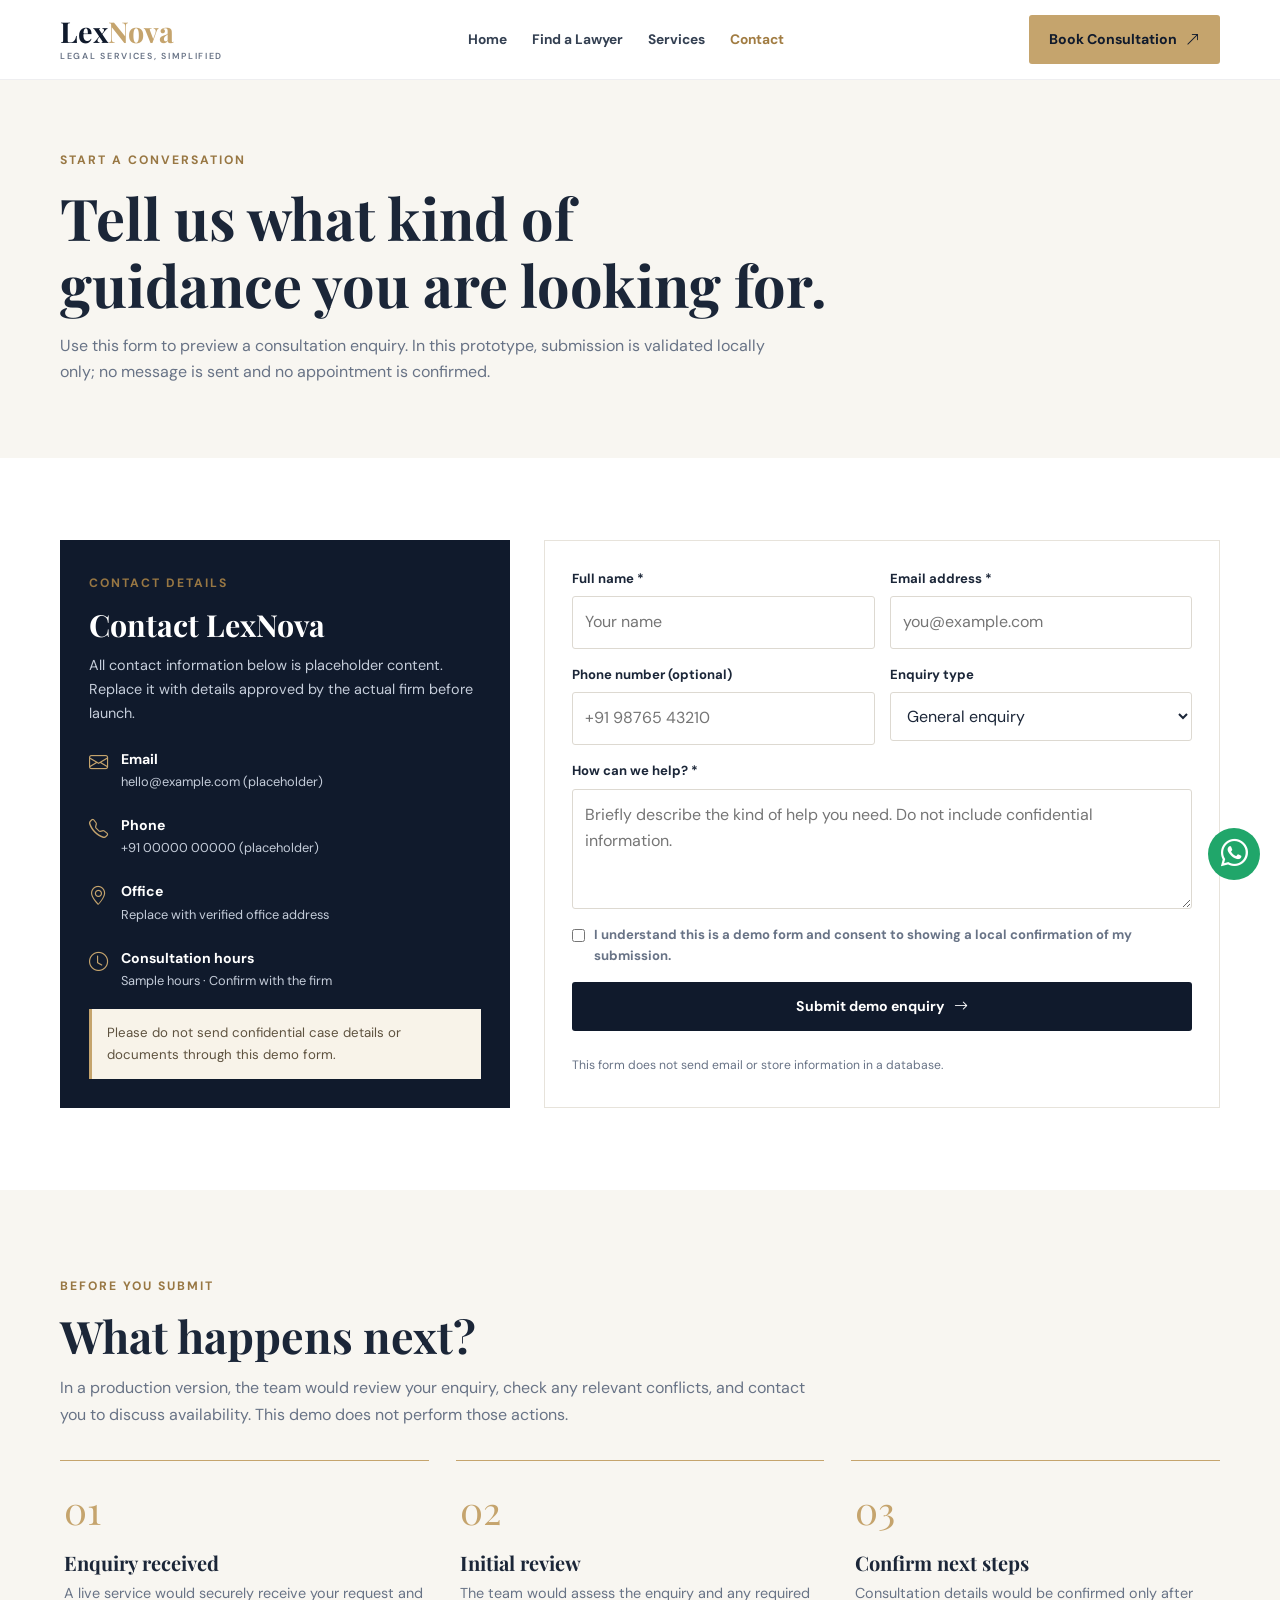
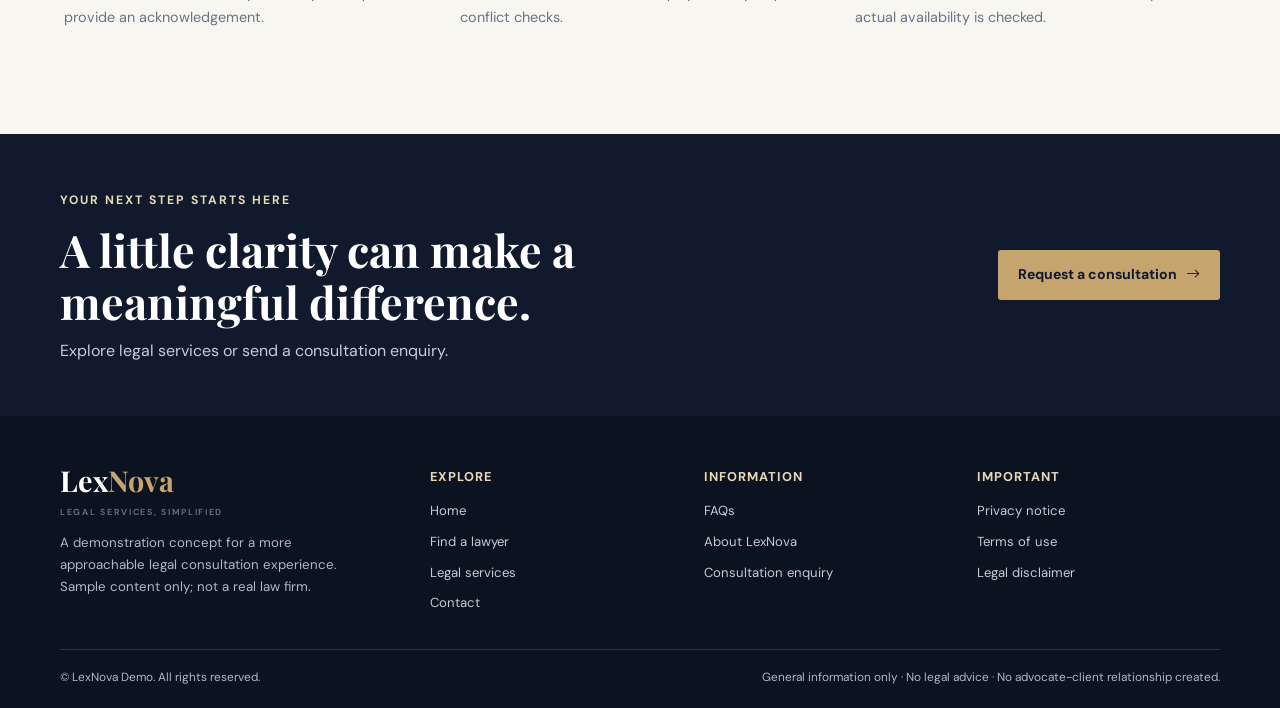
==== contact.html @ 352dd8ac "first commit" ====
<!doctype html>
<html lang="en">
  <head>
    <meta charset="utf-8" />
    <meta name="viewport" content="width=device-width,initial-scale=1" />
    <meta
      name="description"
      content="Send a sample legal consultation enquiry to LexNova"
    />
    <title>Contact | LexNova</title>
    <link
      rel="stylesheet"
      href="https://cdn.jsdelivr.net/npm/bootstrap-icons@1.11.3/font/bootstrap-icons.min.css"
    />
    <link rel="stylesheet" href="style.css" />
  </head>
  <body>
    <header>
      <div class="container navbar">
        <a class="brand" href="index.html"
          >Lex<span>Nova</span><small>Legal services, simplified</small></a
        >
        <nav class="nav-links" id="navLinks">
          <a class="" href="index.html">Home</a
          ><a class="" href="lawyers.html">Find a Lawyer</a
          ><a class="" href="services.html">Services</a
          ><a class="active" href="contact.html">Contact</a>
        </nav>
        <a class="btn btn-gold" href="contact.html"
          >Book Consultation <i class="bi bi-arrow-up-right"></i></a
        ><button
          class="menu-toggle"
          id="menuToggle"
          aria-label="Toggle navigation"
          aria-expanded="false"
        >
          <i class="bi bi-list"></i>
        </button>
      </div>
    </header>
    <main>
      <section class="page-hero">
        <div class="container">
          <span class="eyebrow">Start a conversation</span>
          <h1>Tell us what kind of<br />guidance you are looking for.</h1>
          <p>
            Use this form to preview a consultation enquiry. In this prototype,
            submission is validated locally only; no message is sent and no
            appointment is confirmed.
          </p>
        </div>
      </section>
      <section class="section">
        <div class="container">
          <div class="contact-grid">
            <aside class="contact-panel">
              <span class="eyebrow">Contact details</span>
              <h2>Contact LexNova</h2>
              <p>
                All contact information below is placeholder content. Replace it
                with details approved by the actual firm before launch.
              </p>
              <div class="contact-detail">
                <i class="bi bi-envelope"></i>
                <div>
                  <strong>Email</strong
                  ><span>hello@example.com (placeholder)</span>
                </div>
              </div>
              <div class="contact-detail">
                <i class="bi bi-telephone"></i>
                <div>
                  <strong>Phone</strong
                  ><span>+91 00000 00000 (placeholder)</span>
                </div>
              </div>
              <div class="contact-detail">
                <i class="bi bi-geo-alt"></i>
                <div>
                  <strong>Office</strong
                  ><span>Replace with verified office address</span>
                </div>
              </div>
              <div class="contact-detail">
                <i class="bi bi-clock"></i>
                <div>
                  <strong>Consultation hours</strong
                  ><span>Sample hours · Confirm with the firm</span>
                </div>
              </div>
              <div class="notice">
                Please do not send confidential case details or documents
                through this demo form.
              </div>
            </aside>
            <form class="form-card" id="contactForm">
              <div class="form-grid">
                <div class="form-group">
                  <label for="contactName">Full name *</label
                  ><input
                    class="field"
                    id="contactName"
                    required
                    maxlength="90"
                    placeholder="Your name"
                    autocomplete="name"
                  />
                </div>
                <div class="form-group">
                  <label for="contactEmail">Email address *</label
                  ><input
                    class="field"
                    id="contactEmail"
                    type="email"
                    required
                    placeholder="you@example.com"
                    autocomplete="email"
                  />
                </div>
                <div class="form-group">
                  <label for="contactPhone">Phone number (optional)</label
                  ><input
                    class="field"
                    id="contactPhone"
                    placeholder="+91 98765 43210"
                    autocomplete="tel"
                  />
                </div>
                <div class="form-group">
                  <label for="contactCategory">Enquiry type</label
                  ><select class="field" id="contactCategory">
                    <option>General enquiry</option>
                    <option>Legal consultation</option>
                    <option>Business services</option>
                    <option>Website feedback</option>
                  </select>
                </div>
                <div class="form-group full">
                  <label for="contactMessage">How can we help? *</label
                  ><textarea
                    class="field"
                    id="contactMessage"
                    required
                    maxlength="500"
                    placeholder="Briefly describe the kind of help you need. Do not include confidential information."
                  ></textarea>
                </div>
                <div class="form-group full">
                  <label class="check-line"
                    ><input type="checkbox" id="contactConsent" required /><span
                      >I understand this is a demo form and consent to showing a
                      local confirmation of my submission.</span
                    ></label
                  >
                </div>
                <div class="form-group full">
                  <button type="submit" class="btn btn-dark">
                    Submit demo enquiry <i class="bi bi-arrow-right"></i>
                  </button>
                  <p class="feedback" id="contactFeedback" role="status"></p>
                  <p style="font-size: 0.76rem">
                    This form does not send email or store information in a
                    database.
                  </p>
                </div>
              </div>
            </form>
          </div>
        </div>
      </section>
      <section class="section soft">
        <div class="container">
          <div class="section-head">
            <span class="eyebrow">Before you submit</span>
            <h2>What happens next?</h2>
            <p>
              In a production version, the team would review your enquiry, check
              any relevant conflicts, and contact you to discuss availability.
              This demo does not perform those actions.
            </p>
          </div>
          <div class="steps">
            <article class="step">
              <b>01</b>
              <h3>Enquiry received</h3>
              <p>
                A live service would securely receive your request and provide
                an acknowledgement.
              </p>
            </article>
            <article class="step">
              <b>02</b>
              <h3>Initial review</h3>
              <p>
                The team would assess the enquiry and any required conflict
                checks.
              </p>
            </article>
            <article class="step">
              <b>03</b>
              <h3>Confirm next steps</h3>
              <p>
                Consultation details would be confirmed only after actual
                availability is checked.
              </p>
            </article>
          </div>
        </div>
      </section>
    </main>
    <section class="cta">
      <div class="container cta-inner">
        <div>
          <span class="eyebrow">Your next step starts here</span>
          <h2 style="margin-top: 12px">
            A little clarity can make a meaningful difference.
          </h2>
          <p>Explore legal services or send a consultation enquiry.</p>
        </div>
        <a href="contact.html" class="btn btn-gold"
          >Request a consultation <i class="bi bi-arrow-right"></i
        ></a>
      </div>
    </section>
    <footer>
      <div class="container">
        <div class="footer-grid">
          <div>
            <a class="brand" href="index.html"
              >Lex<span>Nova</span><small>Legal services, simplified</small></a
            >
            <p>
              A demonstration concept for a more approachable legal consultation
              experience. Sample content only; not a real law firm.
            </p>
          </div>
          <div>
            <h4>Explore</h4>
            <div class="footer-links">
              <a href="index.html">Home</a
              ><a href="lawyers.html">Find a lawyer</a
              ><a href="services.html">Legal services</a
              ><a href="contact.html">Contact</a>
            </div>
          </div>
          <div>
            <h4>Information</h4>
            <div class="footer-links">
              <a href="services.html#faq">FAQs</a
              ><a href="services.html#about">About LexNova</a
              ><a href="contact.html">Consultation enquiry</a>
            </div>
          </div>
          <div>
            <h4>Important</h4>
            <div class="footer-links">
              <a href="services.html#disclaimer">Privacy notice</a
              ><a href="services.html#disclaimer">Terms of use</a
              ><a href="services.html#disclaimer">Legal disclaimer</a>
            </div>
          </div>
        </div>
        <div class="footer-bottom" id="disclaimer">
          <p>© <span id="year"></span> LexNova Demo. All rights reserved.</p>
          <p>
            General information only · No legal advice · No advocate-client
            relationship created.
          </p>
        </div>
      </div>
    </footer>
    <a class="whatsapp" href="#" id="whatsappLink" aria-label="WhatsApp contact"
      ><i class="bi bi-whatsapp"></i
    ></a>
    <div class="toast" id="toast" role="status" aria-live="polite"></div>
    <script src="script.js"></script>
  </body>
</html>
---- style.css ----
@import url("https://fonts.googleapis.com/css2?family=DM+Sans:wght@400;500;600;700&family=Playfair+Display:wght@500;600;700&display=swap");
:root {
  --navy: #101a2c;
  --gold: #c5a46d;
  --ivory: #f8f6f1;
  --ink: #1b2638;
  --muted: #687386;
  --line: #e7e3db;
  --shadow: 0 16px 45px #101a2c12;
}
* {
  box-sizing: border-box;
  margin: 0;
  padding: 0;
}
html {
  scroll-behavior: smooth;
  scroll-padding-top: 90px;
}
body {
  font-family: "DM Sans", sans-serif;
  color: var(--ink);
  line-height: 1.65;
}
a {
  text-decoration: none;
  color: inherit;
}
button,
input,
select,
textarea {
  font: inherit;
}
button {
  cursor: pointer;
}
img {
  max-width: 100%;
  display: block;
}
.container {
  width: min(1160px, calc(100% - 40px));
  margin: auto;
}
h1,
h2,
h3 {
  font-family: "Playfair Display", serif;
  line-height: 1.16;
}
h1 {
  font-size: clamp(2.7rem, 5vw, 4.7rem);
}
h2 {
  font-size: clamp(2rem, 3.5vw, 3rem);
}
h3 {
  font-size: 1.25rem;
}
p {
  color: var(--muted);
}
.eyebrow {
  color: #987743;
  font-size: 0.76rem;
  letter-spacing: 2px;
  text-transform: uppercase;
  font-weight: 700;
}
.section {
  padding: 82px 0;
}
.section-head {
  margin-bottom: 32px;
  max-width: 760px;
}
.section-head h2 {
  margin-top: 12px;
}
.section-head p {
  margin-top: 13px;
}
.btn {
  display: inline-flex;
  align-items: center;
  justify-content: center;
  gap: 9px;
  padding: 12px 19px;
  border: 1px solid transparent;
  border-radius: 3px;
  font-size: 0.88rem;
  font-weight: 700;
  transition: 0.2s;
}
.btn-gold {
  background: var(--gold);
  color: var(--navy);
}
.btn-gold:hover {
  background: #e8d8b8;
  transform: translateY(-2px);
}
.btn-dark {
  background: var(--navy);
  color: white;
}
.btn-dark:hover {
  background: #293c58;
}
.btn-outline {
  border-color: #d9d4ca;
  color: var(--navy);
  background: transparent;
}
.btn-outline:hover {
  border-color: var(--gold);
  background: #fbf8f1;
}
.btn-small {
  padding: 8px 11px;
  font-size: 0.8rem;
}
header {
  height: 80px;
  position: sticky;
  top: 0;
  z-index: 100;
  background: #ffffffed;
  backdrop-filter: blur(12px);
  border-bottom: 1px solid #101a2c12;
}
.navbar {
  height: 100%;
  display: flex;
  align-items: center;
  justify-content: space-between;
  gap: 22px;
}
.brand {
  font:
    700 1.8rem "Playfair Display",
    serif;
  color: var(--navy);
  line-height: 1;
}
.brand span {
  color: var(--gold);
}
.brand small {
  display: block;
  font:
    600 0.55rem "DM Sans",
    sans-serif;
  text-transform: uppercase;
  letter-spacing: 1.7px;
  color: var(--muted);
  margin-top: 5px;
}
.nav-links {
  display: flex;
  align-items: center;
  gap: 25px;
}
.nav-links a {
  font-size: 0.86rem;
  font-weight: 700;
  color: #344052;
}
.nav-links a:hover,
.nav-links a.active {
  color: #a17c42;
}
.menu-toggle {
  display: none;
  background: transparent;
  border: 0;
  color: var(--navy);
  font-size: 1.6rem;
}
.hero,
.page-hero {
  background: var(--ivory);
  padding: 66px 0 72px;
}
.hero-grid {
  display: grid;
  grid-template-columns: 1fr 1fr;
  gap: 52px;
  align-items: center;
}
.hero h1 {
  color: var(--navy);
  margin-top: 17px;
}
.hero h1 em {
  font-style: normal;
  color: #a17d46;
}
.hero-copy > p {
  font-size: 1.05rem;
  margin: 22px 0 26px;
  max-width: 520px;
}
.hero-buttons {
  display: flex;
  gap: 12px;
  flex-wrap: wrap;
}
.hero-trust {
  display: flex;
  gap: 20px;
  flex-wrap: wrap;
  margin-top: 28px;
}
.hero-trust span {
  font-size: 0.8rem;
  font-weight: 700;
  color: #465064;
}
.hero-trust i {
  color: #a17d46;
  margin-right: 5px;
}
.hero-image-wrap {
  height: 480px;
  position: relative;
}
.hero-image {
  height: 100%;
  width: 100%;
  object-fit: cover;
  border-radius: 4px 80px 4px 4px;
}
.image-caption {
  position: absolute;
  bottom: 20px;
  left: 20px;
  right: 20px;
  padding: 18px;
  border-left: 2px solid var(--gold);
  background: #101a2cbb;
  color: white;
}
.image-caption p {
  font:
    1.3rem "Playfair Display",
    serif;
  color: white;
}
.image-caption small {
  color: #e4dfd5;
}
.strip {
  background: var(--navy);
  padding: 22px 0;
}
.strip-inner {
  display: flex;
  justify-content: space-between;
  align-items: center;
  gap: 18px;
  flex-wrap: wrap;
}
.strip strong {
  font:
    1.15rem "Playfair Display",
    serif;
  color: #e8d8b8;
}
.strip span {
  font-size: 0.85rem;
  color: #d3d9e2;
}
.practice-grid {
  display: grid;
  grid-template-columns: repeat(4, 1fr);
  gap: 15px;
}
.practice-card {
  border: 1px solid var(--line);
  padding: 22px 18px;
  min-height: 185px;
  display: flex;
  flex-direction: column;
  align-items: flex-start;
  transition: 0.2s;
}
.practice-card:hover,
.lawyer-card:hover {
  border-color: var(--gold);
  transform: translateY(-4px);
  box-shadow: var(--shadow);
}
.icon-box {
  height: 44px;
  width: 44px;
  background: #f5efe3;
  color: #987743;
  display: grid;
  place-items: center;
  font-size: 1.25rem;
  margin-bottom: 16px;
  flex-shrink: 0;
}
.practice-card h3 {
  font:
    700 1rem "DM Sans",
    sans-serif;
  margin-bottom: 7px;
}
.practice-card p {
  font-size: 0.82rem;
}
.practice-card a {
  color: #987743;
  font-size: 0.82rem;
  font-weight: 700;
  margin-top: auto;
  padding-top: 13px;
}
.soft {
  background: var(--ivory);
}
.split {
  display: grid;
  grid-template-columns: 1fr 1fr;
  gap: 50px;
  align-items: center;
}
.split img {
  height: 420px;
  width: 100%;
  object-fit: cover;
}
.feature-list {
  display: grid;
  gap: 19px;
  margin-top: 25px;
}
.feature {
  display: flex;
  gap: 13px;
}
.feature .icon-box {
  margin: 0;
}
.feature h3 {
  font:
    700 1rem "DM Sans",
    sans-serif;
  margin-bottom: 4px;
}
.feature p {
  font-size: 0.86rem;
}
.steps {
  display: grid;
  grid-template-columns: repeat(3, 1fr);
  gap: 27px;
}
.step {
  border-top: 1px solid var(--gold);
  padding: 22px 4px;
}
.step b {
  font:
    2.4rem "Playfair Display",
    serif;
  color: var(--gold);
}
.step h3 {
  margin: 16px 0 8px;
}
.step p {
  font-size: 0.9rem;
}
.cta {
  background: var(--navy);
  padding: 52px 0;
  color: white;
}
.cta-inner {
  display: flex;
  align-items: center;
  justify-content: space-between;
  gap: 25px;
}
.cta h2 {
  max-width: 700px;
}
.cta p {
  color: #c5cdda;
  margin-top: 10px;
}
.cta .eyebrow {
  color: #e8d8b8;
}
.page-hero h1 {
  font-size: clamp(2.5rem, 4.5vw, 4rem);
  margin-top: 12px;
}
.page-hero p {
  max-width: 740px;
  margin-top: 15px;
}
.lawyer-tools {
  display: grid;
  grid-template-columns: 1.5fr 1fr 1fr 1fr auto;
  gap: 10px;
  background: white;
  padding: 14px;
  border: 1px solid var(--line);
  margin-bottom: 20px;
}
.field,
.lawyer-tools input,
.lawyer-tools select {
  width: 100%;
  min-width: 0;
  padding: 12px;
  border: 1px solid #ddd9d1;
  border-radius: 3px;
  background: white;
  outline: none;
  color: var(--ink);
}
.field:focus,
.lawyer-tools input:focus,
.lawyer-tools select:focus {
  border-color: var(--gold);
  box-shadow: 0 0 0 3px #c5a46d24;
}
.results-row {
  display: flex;
  justify-content: space-between;
  gap: 12px;
  flex-wrap: wrap;
  color: var(--muted);
  font-size: 0.83rem;
  margin: 15px 0;
}
.lawyer-grid {
  display: grid;
  grid-template-columns: repeat(4, 1fr);
  gap: 17px;
}
.lawyer-card {
  border: 1px solid var(--line);
  background: white;
  transition: 0.2s;
  overflow: hidden;
}
.lawyer-photo {
  height: 200px;
  width: 100%;
  object-fit: cover;
  object-position: top;
  background: #e8e3d9;
}
.lawyer-info {
  padding: 17px;
}
.demo-tag {
  display: inline-block;
  padding: 4px 7px;
  background: #f5eddd;
  color: #806333;
  font-size: 0.65rem;
  font-weight: 700;
  letter-spacing: 0.6px;
  text-transform: uppercase;
  margin-bottom: 8px;
}
.lawyer-info h3 {
  font-size: 1.13rem;
}
.lawyer-role {
  color: #987743;
  font-size: 0.8rem;
  font-weight: 700;
  margin: 5px 0 11px;
}
.lawyer-meta {
  font-size: 0.78rem;
  color: #596273;
  margin: 7px 0;
}
.lawyer-meta i {
  color: #a17d46;
  margin-right: 6px;
}
.lawyer-price {
  border-top: 1px solid var(--line);
  padding-top: 12px;
  margin-top: 12px;
  font-weight: 700;
  color: var(--navy);
}
.lawyer-price small {
  font-weight: 400;
  color: var(--muted);
  font-size: 0.7rem;
}
.card-actions {
  display: flex;
  gap: 7px;
  margin-top: 13px;
}
.card-actions > * {
  flex: 1;
}
.empty-state {
  display: none;
  text-align: center;
  border: 1px dashed #d9d3c8;
  padding: 35px;
}
.notice {
  padding: 13px 15px;
  border-left: 3px solid var(--gold);
  background: #f8f3e9;
  color: #5e523f;
  font-size: 0.83rem;
  margin-top: 18px;
}
.services-grid {
  display: grid;
  grid-template-columns: repeat(2, 1fr);
  gap: 17px;
}
.service-detail {
  border: 1px solid var(--line);
  padding: 24px;
  display: flex;
  gap: 16px;
}
.service-detail h3 {
  margin-bottom: 8px;
}
.service-detail p {
  font-size: 0.88rem;
}
.service-detail .btn {
  margin-top: 14px;
}
.audience-grid,
.testimonials {
  display: grid;
  grid-template-columns: repeat(3, 1fr);
  gap: 17px;
}
.audience-card,
.testimonial {
  border: 1px solid var(--line);
  padding: 24px;
  background: white;
}
.audience-card h3 {
  margin-bottom: 8px;
}
.audience-card p {
  font-size: 0.88rem;
}
.testimonial .stars {
  color: #b18b4c;
  letter-spacing: 3px;
}
.testimonial blockquote {
  font:
    1.08rem/1.55 "Playfair Display",
    serif;
  margin: 13px 0 16px;
}
.testimonial small {
  font-size: 0.75rem;
  color: var(--muted);
}
.faq-list {
  max-width: 850px;
  margin: auto;
}
.faq-item {
  border-bottom: 1px solid var(--line);
}
.faq-q {
  width: 100%;
  background: transparent;
  border: 0;
  padding: 20px 0;
  text-align: left;
  display: flex;
  justify-content: space-between;
  gap: 15px;
  font-weight: 700;
  color: var(--navy);
}
.faq-a {
  display: none;
  padding: 0 30px 20px 0;
}
.faq-a p {
  font-size: 0.9rem;
}
.faq-item.open .faq-a {
  display: block;
}
.contact-grid {
  display: grid;
  grid-template-columns: 0.8fr 1.2fr;
  gap: 34px;
}
.contact-panel {
  padding: 29px;
  background: var(--navy);
  color: white;
}
.contact-panel h2 {
  font-size: 1.9rem;
  margin-top: 12px;
}
.contact-panel > p {
  color: #c5cdda;
  margin-top: 12px;
  font-size: 0.9rem;
}
.contact-detail {
  display: flex;
  gap: 13px;
  margin-top: 22px;
}
.contact-detail i {
  color: var(--gold);
  font-size: 1.2rem;
}
.contact-detail strong {
  display: block;
  font-size: 0.88rem;
}
.contact-detail span {
  display: block;
  color: #c5cdda;
  font-size: 0.8rem;
}
.form-card {
  border: 1px solid var(--line);
  padding: 27px;
}
.form-grid {
  display: grid;
  grid-template-columns: 1fr 1fr;
  gap: 15px;
}
.form-group {
  display: flex;
  flex-direction: column;
  gap: 7px;
}
.form-group.full {
  grid-column: 1/-1;
}
.form-group label {
  font-size: 0.82rem;
  font-weight: 700;
}
.form-group textarea {
  min-height: 120px;
  resize: vertical;
}
.check-line {
  display: flex;
  align-items: flex-start;
  gap: 9px;
  font-size: 0.8rem;
  color: var(--muted);
}
.check-line input {
  margin-top: 5px;
}
.feedback {
  font-size: 0.85rem;
  margin-top: 10px;
}
footer {
  background: #0b1321;
  color: white;
  padding: 50px 0 20px;
}
.footer-grid {
  display: grid;
  grid-template-columns: 1.4fr 1fr 1fr 1fr;
  gap: 30px;
  margin-bottom: 35px;
}
.footer-grid p {
  color: #aeb8c7;
  font-size: 0.83rem;
  margin-top: 14px;
  max-width: 290px;
}
.footer-grid h4 {
  font-size: 0.8rem;
  letter-spacing: 1px;
  text-transform: uppercase;
  color: #e8d8b8;
  margin-bottom: 13px;
}
.footer-links {
  display: grid;
  gap: 9px;
}
.footer-links a {
  color: #c3cbd5;
  font-size: 0.82rem;
}
.footer-links a:hover {
  color: #e8d8b8;
}
footer .brand {
  color: white;
}
.footer-bottom {
  border-top: 1px solid #2a3444;
  padding-top: 18px;
  display: flex;
  justify-content: space-between;
  gap: 14px;
  flex-wrap: wrap;
}
.footer-bottom p {
  font-size: 0.74rem;
  margin: 0;
  color: #aeb8c7;
}
.whatsapp {
  position: fixed;
  right: 20px;
  bottom: 20px;
  width: 52px;
  height: 52px;
  border-radius: 50%;
  background: #20a66a;
  color: white;
  display: grid;
  place-items: center;
  font-size: 1.7rem;
  z-index: 80;
}
.toast {
  position: fixed;
  bottom: 22px;
  left: 50%;
  transform: translate(-50%, 20px);
  opacity: 0;
  pointer-events: none;
  background: var(--navy);
  color: white;
  padding: 12px 18px;
  z-index: 3000;
  transition: 0.25s;
  font-size: 0.85rem;
}
.toast.show {
  opacity: 1;
  transform: translate(-50%, 0);
}
.modal-backdrop {
  display: none;
  position: fixed;
  inset: 0;
  background: #08101dbb;
  z-index: 2000;
  align-items: center;
  justify-content: center;
  padding: 20px;
}
.modal-backdrop.show {
  display: flex;
}
.modal {
  position: relative;
  background: white;
  width: min(640px, 100%);
  max-height: 90vh;
  overflow: auto;
  padding: 29px;
}
.modal-close {
  position: absolute;
  right: 14px;
  top: 10px;
  background: transparent;
  border: 0;
  font-size: 1.5rem;
}
.modal-profile {
  display: grid;
  grid-template-columns: 140px 1fr;
  gap: 20px;
  margin: 12px 0;
}
.modal-profile img {
  width: 140px;
  height: 175px;
  object-fit: cover;
}
.modal-profile h2 {
  font-size: 1.7rem;
}
.modal-profile p {
  font-size: 0.84rem;
  margin-top: 6px;
}
@media (max-width: 1000px) {
  .nav-links {
    gap: 14px;
  }
  .nav-links a {
    font-size: 0.8rem;
  }
  .practice-grid,
  .lawyer-grid {
    grid-template-columns: repeat(2, 1fr);
  }
  .lawyer-tools {
    grid-template-columns: repeat(3, 1fr);
  }
  .lawyer-tools input {
    grid-column: span 2;
  }
  .footer-grid {
    grid-template-columns: repeat(2, 1fr);
  }
}
@media (max-width: 760px) {
  .container {
    width: min(100% - 30px, 620px);
  }
  header {
    height: 72px;
  }
  .menu-toggle {
    display: block;
  }
  .navbar > .btn {
    display: none;
  }
  .nav-links {
    display: none;
    position: absolute;
    top: 72px;
    left: 0;
    right: 0;
    background: white;
    box-shadow: var(--shadow);
    padding: 15px 24px 22px;
    flex-direction: column;
    align-items: stretch;
    gap: 0;
  }
  .nav-links.open {
    display: flex;
  }
  .nav-links a {
    padding: 12px 0;
    border-bottom: 1px solid var(--line);
    font-size: 0.93rem;
  }
  .section {
    padding: 62px 0;
  }
  .hero,
  .page-hero {
    padding: 50px 0;
  }
  .hero-grid,
  .split,
  .contact-grid {
    grid-template-columns: 1fr;
    gap: 32px;
  }
  .hero-image-wrap {
    height: 350px;
  }
  .hero h1 {
    font-size: clamp(2.55rem, 10vw, 3.7rem);
  }
  .practice-grid {
    grid-template-columns: repeat(2, 1fr);
    gap: 11px;
  }
  .practice-card {
    padding: 16px 13px;
    min-height: 175px;
  }
  .lawyer-tools {
    grid-template-columns: 1fr 1fr;
  }
  .lawyer-tools input,
  .lawyer-tools button {
    grid-column: 1/-1;
  }
  .lawyer-grid {
    gap: 11px;
  }
  .lawyer-photo {
    height: 165px;
  }
  .lawyer-info {
    padding: 12px;
  }
  .lawyer-info h3 {
    font-size: 1rem;
  }
  .card-actions {
    flex-direction: column;
  }
  .services-grid,
  .audience-grid,
  .steps,
  .testimonials {
    grid-template-columns: 1fr;
  }
  .service-detail {
    padding: 18px;
  }
  .split img {
    height: 300px;
  }
  .cta-inner {
    display: block;
  }
  .cta .btn {
    margin-top: 18px;
  }
  .form-grid {
    grid-template-columns: 1fr;
  }
  .form-group.full {
    grid-column: auto;
  }
  .footer-grid {
    grid-template-columns: 1fr 1fr;
    gap: 24px;
  }
  .modal {
    padding: 22px 18px;
  }
  .modal-profile {
    grid-template-columns: 95px 1fr;
  }
  .modal-profile img {
    width: 95px;
    height: 130px;
  }
}
@media (max-width: 430px) {
  .brand {
    font-size: 1.5rem;
  }
  .hero-trust {
    gap: 10px;
  }
  .hero-trust span {
    font-size: 0.7rem;
  }
  .lawyer-price small {
    display: block;
  }
  .footer-grid {
    grid-template-columns: 1fr;
  }
  .modal-profile {
    grid-template-columns: 1fr;
  }
  .modal-profile img {
    width: 100%;
    height: 200px;
  }
}
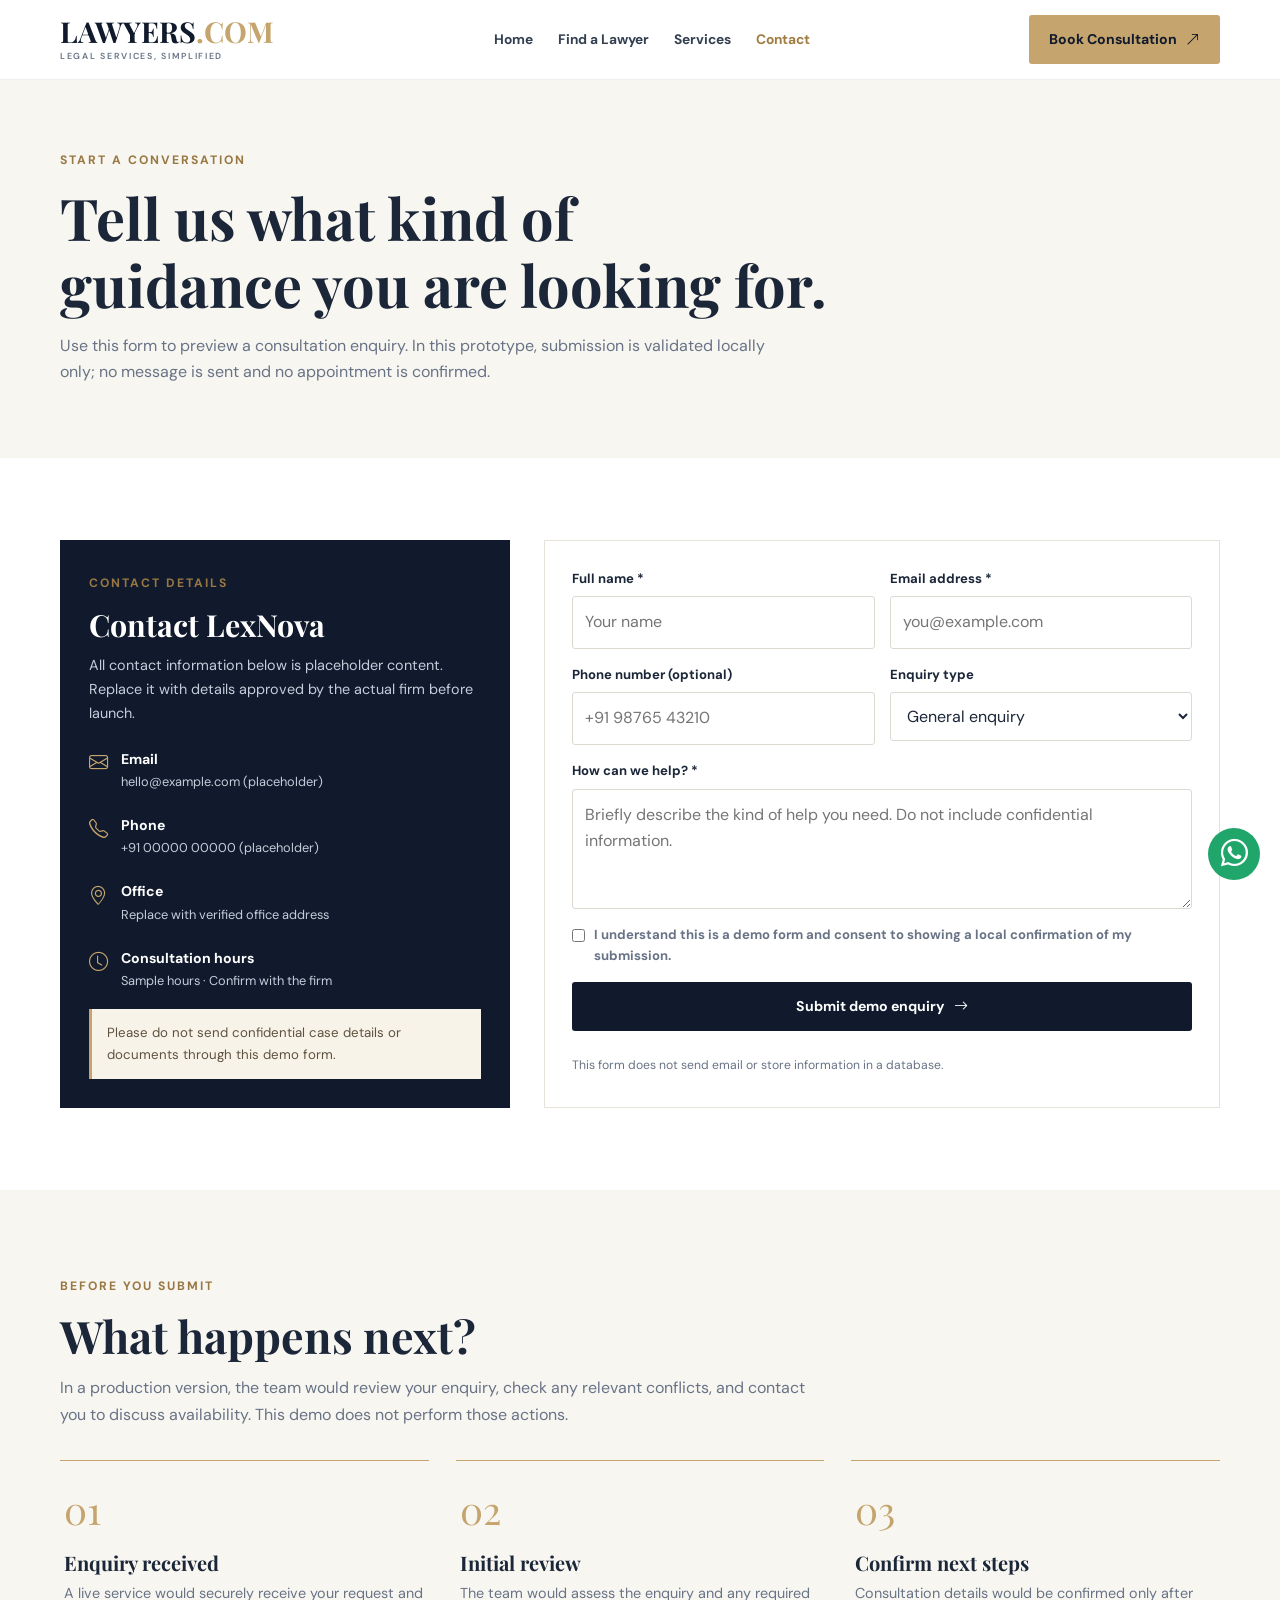
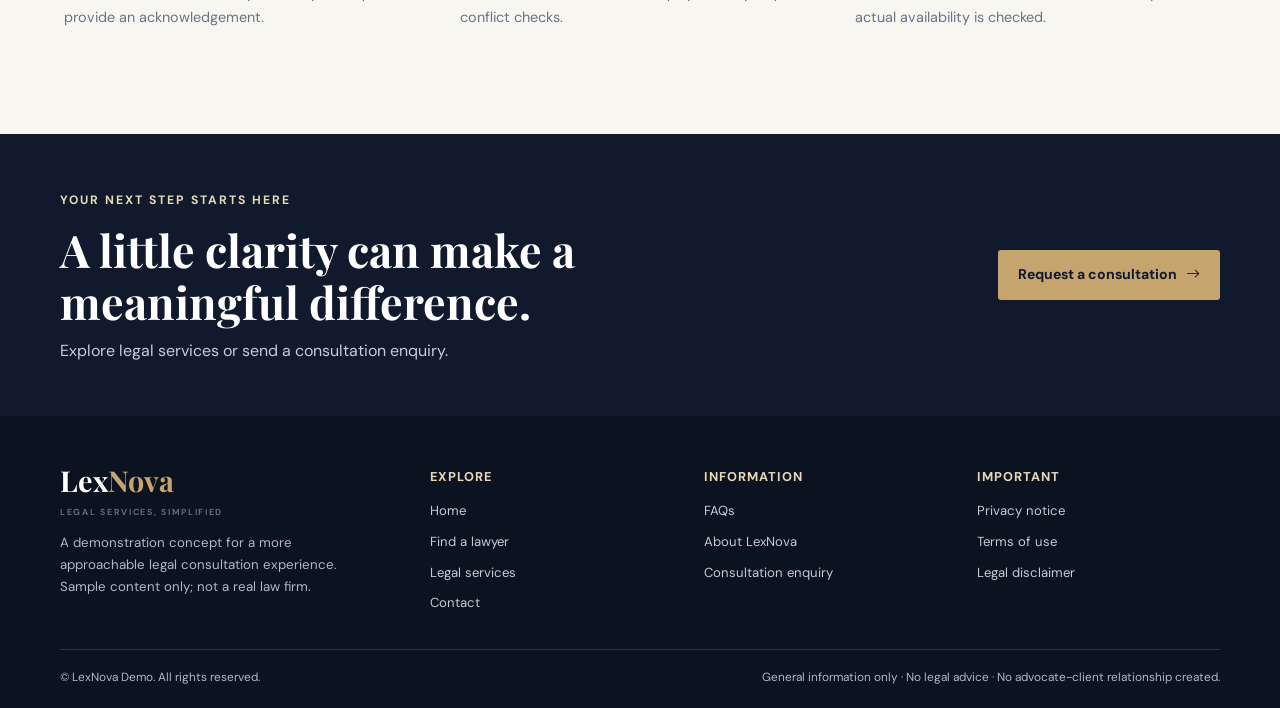
==== commit 8759952d: "Fix lawyers page header" ====
--- a/contact.html
+++ b/contact.html
@@ -18,7 +18,7 @@
     <header>
       <div class="container navbar">
         <a class="brand" href="index.html"
-          >Lex<span>Nova</span><small>Legal services, simplified</small></a
+          >LAWYERS<span>.COM</span><small>Legal services, simplified</small></a
         >
         <nav class="nav-links" id="navLinks">
           <a class="" href="index.html">Home</a
